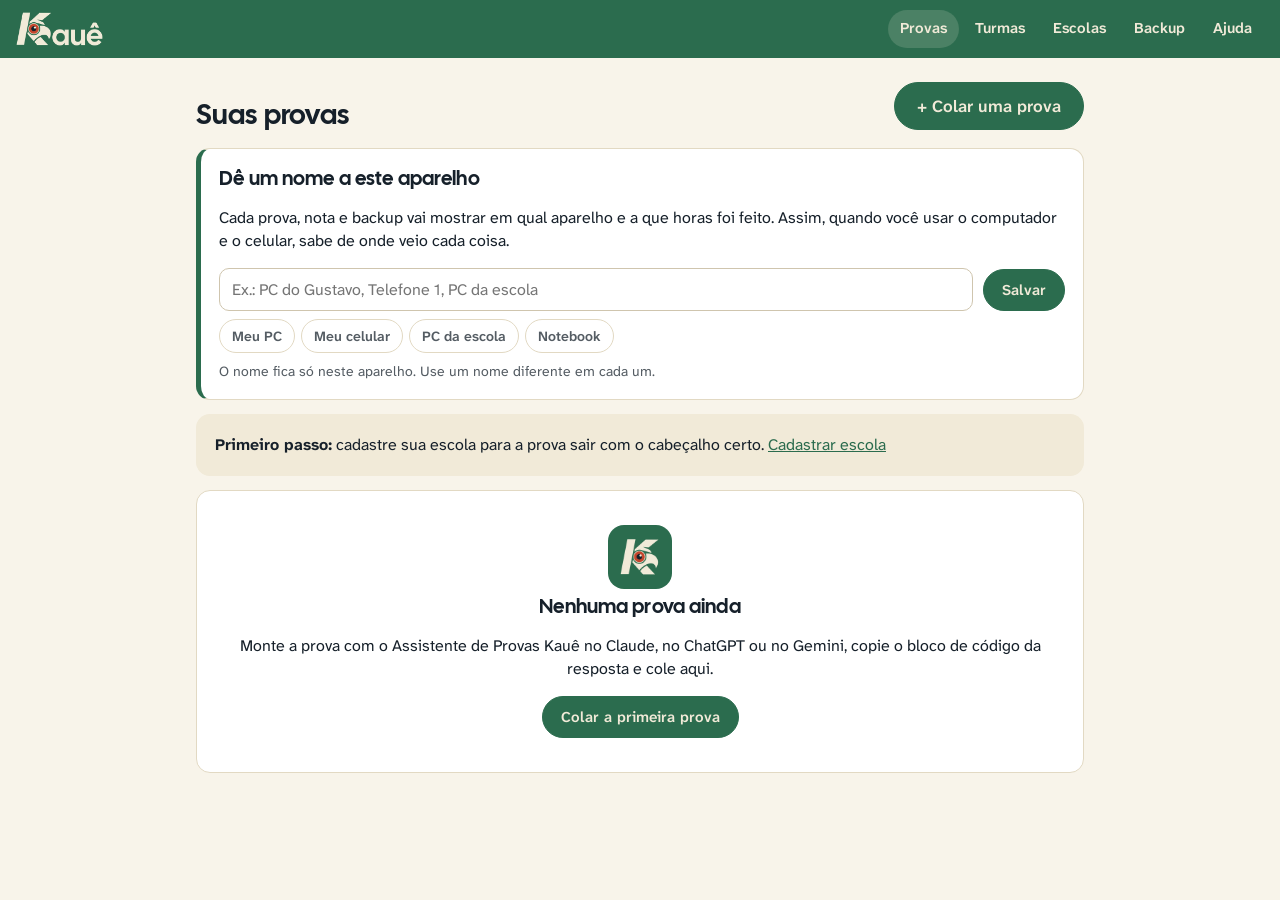
==== app/index.html @ 59dadce8 "Add files via upload" ====
<!DOCTYPE html>
<html lang="pt-BR">
<head>
<meta charset="utf-8">
<meta name="viewport" content="width=device-width, initial-scale=1, viewport-fit=cover">
<title>Kauê</title>
<meta name="description" content="Kauê: monte, embaralhe e imprima provas feitas com IA. Funciona sem internet.">
<meta name="theme-color" content="#2B6C4E">
<link rel="manifest" href="manifest.webmanifest">
<link rel="icon" type="image/png" href="../img/favicon-32.png">
<link rel="apple-touch-icon" href="../img/apple-touch-icon.png">
<link rel="stylesheet" href="../css/kaue.css">
<link rel="stylesheet" href="../css/prova.css">
<link rel="stylesheet" href="../vendor/katex/katex.min.css">
<style id="css-paginas"></style>
<script src="../vendor/katex/katex.min.js" defer></script>
<script src="../vendor/katex/mhchem.min.js" defer></script>
<script type="module" src="../js/app.js"></script>
</head>
<body>
<header class="topo nao-imprimir">
  <a href="#/" class="marca" aria-label="Kauê, início do app"><img src="../img/logo-mata.png" alt="Kauê" height="34"></a>
  <nav aria-label="Seções">
    <a href="#/">Provas</a>
    <a href="#/turmas">Turmas</a>
    <a href="#/escolas">Escolas</a>
    <a href="#/backup">Backup</a>
    <a href="#/instrucoes">Ajuda</a>
  </nav>
</header>
<main id="tela" tabindex="-1"><p class="carregando">Carregando…</p></main>
<noscript><p style="padding:20px">O Kauê precisa do JavaScript ligado no navegador.</p></noscript>
</body>
</html>
---- css/kaue.css ----
/* Kauê — telas do app. Cores: mata, palha, jenipapo e urucum. */
@font-face { font-family: 'Cal Sans'; src: url('../fonts/cal-sans-regular.woff2') format('woff2'); font-weight: 400; font-display: swap; }
@font-face { font-family: 'Atkinson Hyperlegible Next'; src: url('../fonts/atkinson-hyperlegible-next-latin-400-normal.woff2') format('woff2'); font-weight: 400; font-display: swap; }
@font-face { font-family: 'Atkinson Hyperlegible Next'; src: url('../fonts/atkinson-hyperlegible-next-latin-600-normal.woff2') format('woff2'); font-weight: 600; font-display: swap; }
@font-face { font-family: 'Atkinson Hyperlegible Next'; src: url('../fonts/atkinson-hyperlegible-next-latin-700-normal.woff2') format('woff2'); font-weight: 700; font-display: swap; }
@font-face { font-family: 'Atkinson Hyperlegible Mono'; src: url('../fonts/atkinson-hyperlegible-mono-latin-400-normal.woff2') format('woff2'); font-weight: 400; font-display: swap; }
@font-face { font-family: 'Atkinson Hyperlegible Mono'; src: url('../fonts/atkinson-hyperlegible-mono-latin-700-normal.woff2') format('woff2'); font-weight: 700; font-display: swap; }

:root {
  --mata: #2B6C4E; --mata-escuro: #22573F; --palha: #F1EAD8; --fundo: #F8F4EA; --jenipapo: #16202A; --urucum: #C4462D;
  --cinza: #545C63; --linha: #E2D9C3; --branco: #fff; --raio: 14px;
  --titulo: 'Cal Sans', 'Atkinson Hyperlegible Next', sans-serif;
  --texto: 'Atkinson Hyperlegible Next', system-ui, sans-serif;
  --mono: 'Atkinson Hyperlegible Mono', ui-monospace, monospace;
}
* { box-sizing: border-box; }
html { -webkit-text-size-adjust: 100%; }
body { margin: 0; background: var(--fundo); color: var(--jenipapo); font-family: var(--texto); font-size: 16px; line-height: 1.45; }
a { color: var(--mata); }
h1, h2, h3 { font-family: var(--titulo); font-weight: 400; line-height: 1.15; letter-spacing: 0.1px; word-spacing: 0.06em; }
h1 { font-size: 28px; margin: 0; }
h2 { font-size: 20px; margin: 0 0 12px; }
h3 { font-size: 18px; margin: 0 0 4px; }

/* topo */
.topo { position: sticky; top: 0; z-index: 10; background: var(--mata); color: var(--palha); display: flex; align-items: center; justify-content: space-between;
  gap: 12px; padding: 10px max(16px, env(safe-area-inset-left)); }
.topo .marca img { display: block; height: 34px; width: auto; }
.topo nav { display: flex; gap: 4px; }
.topo nav a { color: var(--palha); text-decoration: none; font-weight: 600; padding: 8px 12px; border-radius: 999px; font-size: 15px; }
.topo nav a.ativo { background: rgba(241, 234, 216, 0.16); }

#tela { max-width: 920px; margin: 0 auto; padding: 18px 16px 60px; outline: none; }
.modo-impressao #tela { max-width: none; padding: 0; }
.carregando { color: var(--cinza); }
.cabeca { display: flex; align-items: flex-end; justify-content: space-between; gap: 12px; flex-wrap: wrap; margin: 6px 0 18px; }
.sobre { margin: 0 0 4px; font-family: var(--mono); font-size: 13px; color: var(--cinza); }

/* cartões */
.cartao { background: var(--branco); border: 1px solid var(--linha); border-radius: var(--raio); padding: 18px; margin-bottom: 14px; }
.cartao.destaque { border-color: var(--mata); box-shadow: 0 0 0 1px var(--mata) inset; }
.cartao.dica, .cartao.lembrete { background: var(--palha); border-color: transparent; }
.cartao.lembrete { border-left: 5px solid var(--urucum); }
.cartao.vazio { text-align: center; padding: 34px 18px; }
.cartao.vazio img { border-radius: 16px; }
.cartao.com-erros { border-left: 5px solid var(--urucum); }
.cartao.tudo-certo { border-left: 5px solid var(--mata); }
.grade-cartoes { display: grid; grid-template-columns: 1fr; gap: 0 14px; }
@media (min-width: 820px) { .grade-cartoes { grid-template-columns: 1fr 1fr; } }
.lista { display: grid; gap: 10px; }
.prova-item { display: flex; gap: 14px; align-items: center; text-decoration: none; color: inherit; margin: 0; transition: border-color .15s; }
.prova-item:hover { border-color: var(--mata); }
.prova-num { font-family: var(--mono); font-weight: 700; background: var(--palha); border-radius: 10px; padding: 10px 8px; font-size: 13px; white-space: nowrap; }
.meta { color: var(--cinza); margin: 0; font-size: 14px; }
.meta.pequeno { font-size: 13px; }
.ajuda { color: var(--cinza); font-size: 14px; margin: 8px 0 0; }
.alerta { color: var(--urucum); }
.recuo { margin-left: 34px; }

/* botões */
.botao { display: inline-flex; align-items: center; justify-content: center; gap: 6px; font: 600 15px var(--texto); color: var(--jenipapo);
  background: var(--branco); border: 1.5px solid var(--jenipapo); border-radius: 999px; padding: 9px 18px; text-decoration: none; cursor: pointer; min-height: 42px; }
.botao:hover { background: var(--palha); }
.botao.principal { background: var(--mata); border-color: var(--mata); color: var(--palha); }
.botao.principal:hover { background: var(--mata-escuro); }
.botao.grande { font-size: 17px; padding: 12px 22px; }
.botao.pequeno { font-size: 14px; padding: 5px 12px; min-height: 34px; }
.botao.sutil { border-color: transparent; color: var(--cinza); }
.botao.perigo { border-color: var(--urucum); color: var(--urucum); }
.botao:disabled { opacity: .55; cursor: wait; }
.acoes { display: flex; flex-wrap: wrap; gap: 10px; margin-top: 14px; }

/* formulários */
.rotulo { display: block; font-weight: 700; margin: 14px 0 6px; }
.rotulo:first-child { margin-top: 0; }
.campo-form { width: 100%; font: 16px var(--texto); color: var(--jenipapo); border: 1.5px solid #CFC5AE; border-radius: 10px; padding: 10px 12px; background: #fff; }
.campo-form:focus, .texto-prova:focus { outline: 3px solid rgba(43, 108, 78, .25); border-color: var(--mata); }
.campo-form.curto { width: auto; min-width: 120px; }
.texto-prova { width: 100%; min-height: 300px; font: 14px/1.5 var(--mono); border: 1.5px solid #CFC5AE; border-radius: 10px; padding: 12px; resize: vertical; background: #FFFDF8; }
.linha-form { display: flex; align-items: center; justify-content: space-between; gap: 10px; flex-wrap: wrap; margin: 10px 0; }
.linha-form .rotulo { margin: 0; }
.segmentos { display: inline-flex; border: 1.5px solid var(--jenipapo); border-radius: 999px; overflow: hidden; }
.segmentos button { font: 600 14px var(--texto); background: #fff; color: var(--jenipapo); border: 0; padding: 8px 14px; cursor: pointer; min-height: 38px; }
.segmentos button + button { border-left: 1.5px solid var(--jenipapo); }
.segmentos button.ativo { background: var(--jenipapo); color: var(--palha); }
.chave { display: flex; gap: 12px; align-items: flex-start; margin: 12px 0; cursor: pointer; }
.chave input { width: 22px; height: 22px; accent-color: var(--mata); margin: 1px 0 0; flex: none; }
.chave small { display: block; color: var(--cinza); font-size: 13.5px; }
.chave.inline { display: inline-flex; margin: 6px 14px 6px 0; }
.modos { display: grid; gap: 8px; }
@media (min-width: 700px) { .modos { grid-template-columns: repeat(3, 1fr); } }
.modo { display: flex; gap: 10px; border: 1.5px solid var(--linha); border-radius: 12px; padding: 12px; cursor: pointer; }
.modo:has(input:checked) { border-color: var(--mata); background: #F2F7F3; }
.modo input { accent-color: var(--mata); margin-top: 3px; }
.modo small { display: block; color: var(--cinza); font-size: 13px; }
.sub-op { background: var(--fundo); border-radius: 12px; padding: 12px 14px; margin-top: 10px; }
.area-titulo { display: grid; gap: 6px; margin: 4px 0 6px 34px; }
.area-titulo label { display: grid; grid-template-columns: 110px 1fr 46px; align-items: center; gap: 8px; font-size: 14px; }
.area-titulo input { accent-color: var(--mata); }
.campos-lista { display: flex; flex-wrap: wrap; }
.extra { display: grid; grid-template-columns: 1fr 1.6fr; gap: 10px; margin-top: 10px; font-size: 14px; font-weight: 600; }
.previa-cab { padding: 10px; border-radius: 10px; overflow-x: auto; }
.previa-cab .folha { min-height: 0; margin: 0; width: 210mm; transform-origin: top left; }

/* leitura da prova */
.resumo { margin: 8px 0 0; padding-left: 20px; }
.msgs { list-style: none; padding: 0; margin: 6px 0 0; }
.msgs li { padding: 6px 0; border-bottom: 1px solid var(--linha); font-size: 15px; }
.msgs li.erro { color: #8E2B1A; }
.msgs .linha { font: 700 12px var(--mono); background: var(--palha); border: 0; border-radius: 6px; padding: 3px 7px; margin-right: 6px; cursor: pointer; color: var(--jenipapo); }
.previa { display: grid; gap: 12px; }
.pq { display: grid; grid-template-columns: 30px 1fr; gap: 10px; border-bottom: 1px solid var(--linha); padding-bottom: 10px; }
.pq p { margin: 2px 0; }
.pq-n { font: 700 14px var(--mono); background: var(--palha); border-radius: 8px; text-align: center; padding: 4px 0; height: fit-content; }
.etq { font-size: 12.5px; color: var(--cinza); text-transform: uppercase; letter-spacing: .4px; }
.mini { margin: 4px 0 0; padding-left: 4px; font-size: 14px; color: #333; list-style: none; }
.mini li.certa { font-weight: 700; color: var(--mata); }

/* imagens da prova */
.imgs { list-style: none; padding: 0; margin: 0; display: grid; gap: 10px; }
.img-item { display: grid; grid-template-columns: 56px 1fr auto auto; gap: 10px; align-items: center; font-size: 14px; }
.img-item img, .img-falta { width: 56px; height: 56px; object-fit: cover; border-radius: 8px; border: 1px solid var(--linha); }
.img-falta { display: flex; align-items: center; justify-content: center; font-size: 11px; color: var(--cinza); background: var(--fundo); text-transform: uppercase; }

/* versões */
.tabela-versoes { width: 100%; border-collapse: collapse; font-size: 15px; }
.tabela-versoes th { text-align: left; font-size: 12.5px; color: var(--cinza); text-transform: uppercase; letter-spacing: .4px; padding: 6px 4px; }
.tabela-versoes td { padding: 8px 4px; border-top: 1px solid var(--linha); }
.tabela-versoes .codigo, .gab-mini { font-family: var(--mono); }
.gab-mini { font-size: 13px; letter-spacing: 1px; word-break: break-all; }
.acoes-linha { text-align: right; white-space: nowrap; }

/* impressão */
.barra-impressao { position: sticky; top: 0; z-index: 5; display: flex; align-items: center; gap: 12px; padding: 10px 16px; background: var(--fundo); border-bottom: 1px solid var(--linha); }
.barra-titulo { flex: 1; min-width: 0; overflow: hidden; text-overflow: ellipsis; white-space: nowrap; }
.dica-impressao { margin: 10px auto 0; max-width: 210mm; padding: 0 16px; font-size: 14px; color: var(--cinza); }
@media print {
  body { background: #fff; }
  .topo, .barra-impressao, .dica-impressao, #avisos { display: none !important; }
  #tela { padding: 0; max-width: none; }
}
@media screen and (max-width: 840px) {
  .modo-impressao .folhas { overflow-x: auto; }
}

/* avisos flutuantes */
#avisos { position: fixed; left: 50%; bottom: 20px; transform: translateX(-50%); z-index: 50; display: grid; gap: 8px; width: min(92vw, 420px); }
.aviso-flutuante { background: var(--jenipapo); color: var(--palha); padding: 12px 16px; border-radius: 12px; box-shadow: 0 6px 20px rgba(0,0,0,.2); transition: opacity .4s, transform .4s; }
.aviso-flutuante.erro { background: var(--urucum); color: #fff; }
.aviso-flutuante.saindo { opacity: 0; transform: translateY(8px); }

@media (max-width: 560px) {
  h1 { font-size: 24px; }
  .topo nav a { padding: 7px 9px; font-size: 14px; }
  .topo .marca img { height: 28px; }
  .img-item { grid-template-columns: 48px 1fr; }
  .img-item .botao { grid-column: 2; justify-self: start; }
  .extra { grid-template-columns: 1fr; }
  .area-titulo { margin-left: 0; }
  .recuo { margin-left: 0; }
}

/* ---------- turmas e planilha ---------- */
.abas { display: flex; gap: 6px; overflow-x: auto; margin: 0 0 12px; padding-bottom: 4px; }
.abas a { white-space: nowrap; text-decoration: none; color: var(--jenipapo); font-weight: 600; padding: 8px 14px; border-radius: 999px; border: 1.5px solid var(--linha); background: #fff; }
.abas a.ativo { background: var(--jenipapo); color: var(--palha); border-color: var(--jenipapo); }
.rolagem { overflow-x: auto; -webkit-overflow-scrolling: touch; }
.planilha-caixa { background: #fff; border: 1px solid var(--linha); border-radius: var(--raio); margin-bottom: 12px; }
table.planilha { border-collapse: separate; border-spacing: 0; width: 100%; font-size: 15px; }
.planilha th, .planilha td { padding: 8px 10px; border-bottom: 1px solid var(--linha); text-align: center; white-space: nowrap; background: #fff; }
.planilha thead th { font-size: 13.5px; vertical-align: bottom; background: var(--fundo); position: sticky; top: 0; z-index: 1; }
.planilha th small { display: block; font-weight: 400; color: var(--cinza); font-size: 12px; }
.planilha .fixa { position: sticky; z-index: 2; text-align: left; }
.planilha .fixa.n { left: 0; min-width: 44px; width: 44px; color: var(--cinza); font-family: var(--mono); }
.planilha .fixa.nome { left: 44px; min-width: 150px; max-width: 220px; overflow: hidden; text-overflow: ellipsis; box-shadow: 1px 0 0 var(--linha); }
.planilha thead .fixa { z-index: 3; }
.planilha .total { font-weight: 700; background: #F6F2E7; }
.planilha tfoot td { font-size: 13.5px; color: var(--cinza); background: var(--fundo); }
.cab-aval { color: var(--jenipapo); text-decoration: none; font-weight: 700; }
.cab-aval:hover { text-decoration: underline; }
.planilha .corrigir { margin-top: 4px; min-height: 28px; padding: 2px 10px; font-size: 12.5px; }
.nota-input { width: 64px; text-align: center; font: 15px var(--texto); border: 1.5px solid #D8CFBA; border-radius: 8px; padding: 6px 4px; }
.nota-input:focus { outline: 3px solid rgba(43, 108, 78, .25); border-color: var(--mata); }
.nota-link { display: inline-block; min-width: 52px; padding: 6px 8px; border-radius: 8px; background: #EEF5F0; color: var(--jenipapo); text-decoration: none; font-weight: 600; }
.nota-link.vazia { background: transparent; color: var(--cinza); border: 1.5px dashed #CFC5AE; }
.tabela-alunos { width: 100%; border-collapse: collapse; }
.tabela-alunos th { text-align: left; font-size: 12.5px; color: var(--cinza); text-transform: uppercase; padding: 4px; }
.tabela-alunos td { padding: 4px; }
.tabela-alunos tr.inativo input:not([type=checkbox]) { opacity: .5; text-decoration: line-through; }
.mini-campo { width: 64px; text-align: center; padding: 8px 6px; }
.centro { text-align: center; }
.tabela-alunos input[type=checkbox] { width: 20px; height: 20px; accent-color: var(--mata); }
.curto-ta { min-height: 120px; }
.modos.dois { grid-template-columns: 1fr; }
@media (min-width: 700px) { .modos.dois { grid-template-columns: 1fr 1fr; } }
code { font-family: var(--mono); background: var(--palha); padding: 1px 5px; border-radius: 4px; font-size: .92em; }

/* ---------- correção ---------- */
.progresso { height: 10px; background: var(--linha); border-radius: 999px; overflow: hidden; margin: 4px 0 6px; }
.progresso span { display: block; height: 100%; background: var(--mata); }
.lista-corrigir { display: grid; gap: 6px; margin: 12px 0; }
.aluno-linha { display: grid; grid-template-columns: 1fr auto auto; gap: 10px; align-items: center; background: #fff; border: 1px solid var(--linha); border-radius: 12px; padding: 8px 10px 8px 14px; }
.aluno-linha a { color: var(--jenipapo); text-decoration: none; font-weight: 600; }
.num-aluno { display: inline-block; min-width: 26px; font-family: var(--mono); color: var(--cinza); font-weight: 400; }
.estado { font-size: 13.5px; font-weight: 700; padding: 4px 10px; border-radius: 999px; }
.estado.feita { background: #E3F0E7; color: var(--mata-escuro); }
.estado.pendente { background: var(--fundo); color: var(--cinza); }
.estado.falta { background: #F7E3DE; color: #8E2B1A; }
.corrigir-cabeca h1 { font-size: 24px; }
.navega { display: flex; gap: 6px; flex-wrap: wrap; }
.linha-codigo { display: flex; gap: 10px; align-items: center; flex-wrap: wrap; }
.codigo-input { font: 700 26px var(--mono); letter-spacing: 4px; width: 190px; text-align: center; }
#letras.codigo-input { font-size: 20px; letter-spacing: 3px; width: min(100%, 360px); text-align: left; }
.ok-txt { color: var(--mata); }
.versao-btn { margin: 4px 2px 0 0; }
.q-corrigir { background: #fff; border: 1px solid var(--linha); border-left: 5px solid #CFC5AE; border-radius: 12px; padding: 12px 14px; margin-bottom: 10px; }
.q-corrigir.estado-certa { border-left-color: var(--mata); }
.q-corrigir.estado-errada { border-left-color: var(--urucum); }
.q-corrigir.estado-parcial { border-left-color: #8A9A5B; }
.q-corrigir header { display: flex; align-items: center; gap: 10px; }
.qn { font: 700 15px var(--mono); background: var(--palha); border-radius: 8px; padding: 3px 9px; }
.qt { color: var(--cinza); font-size: 14px; flex: 1; }
.selo { font-size: 13px; font-weight: 700; }
.estado-certa .selo { color: var(--mata); } .estado-errada .selo { color: var(--urucum); } .estado-pendente .selo { color: var(--cinza); }
.q-corrigir details { margin: 6px 0; font-size: 14.5px; color: #333; }
.q-corrigir summary { cursor: pointer; color: var(--mata); font-size: 14px; }
.q-corrigir .enun p { margin: 6px 0 0; }
.opcoes { display: flex; flex-wrap: wrap; gap: 8px; margin-top: 8px; align-items: center; }
.op { min-width: 46px; min-height: 46px; font: 700 17px var(--texto); border: 1.5px solid var(--jenipapo); background: #fff; color: var(--jenipapo); border-radius: 12px; cursor: pointer; padding: 0 12px; }
.op.branco, .op.pontos { font-size: 15px; }
.op.marcada { background: var(--jenipapo); color: var(--palha); }
.op.gabarito { box-shadow: 0 0 0 3px var(--mata); }
.op.marcada.gabarito { background: var(--mata); border-color: var(--mata); }
.item-marcar { display: flex; justify-content: space-between; align-items: center; gap: 10px; padding: 8px 0; border-top: 1px dashed var(--linha); flex-wrap: wrap; }
.item-marcar:first-of-type { border-top: 0; }
.item-marcar .opcoes { margin-top: 0; }
.txt-item { flex: 1 1 220px; font-size: 15px; }
.esperada { background: var(--fundo); border-radius: 10px; padding: 10px 12px; margin-top: 8px; font-size: 15px; }
.esperada ul { margin: 4px 0 0 18px; padding: 0; }
.aceitas, .criterios { margin-top: 8px; }
.outro { width: 80px; }
.barra-nota { position: sticky; bottom: 0; z-index: 4; background: var(--jenipapo); color: var(--palha); border-radius: 14px 14px 0 0; padding: 12px 16px;
  display: flex; gap: 12px; align-items: center; justify-content: space-between; flex-wrap: wrap; margin: 0 -4px; box-shadow: 0 -6px 18px rgba(0,0,0,.15); }
.barra-nota .alerta { color: #FFB4A3; }
.acoes-barra { display: flex; gap: 8px; }
.barra-nota .botao { border-color: var(--palha); color: var(--palha); background: transparent; }
.barra-nota .botao.principal { background: var(--palha); color: var(--jenipapo); }

/* ---------- tutorial (portal e aba Instruções do app) ---------- */
.tutorial { max-width: 820px; margin: 28px auto 0; font-size: 17px; line-height: 1.6; }
.tutorial .lead { font-size: 18.5px; }
.tutorial h2 { font-size: 26px; margin: 44px 0 12px; display: flex; align-items: center; gap: 12px; scroll-margin-top: 16px; }
.tutorial h2 span { display: inline-flex; flex: none; width: 38px; height: 38px; border-radius: 50%; background: var(--mata); color: var(--palha); font-size: 18px; align-items: center; justify-content: center; }
.tutorial section { scroll-margin-top: 16px; }
.tutorial li { margin: 6px 0; }
.tutorial figure { margin: 18px 0; }
.tutorial figure img { width: 100%; border-radius: 12px; border: 1px solid var(--linha); box-shadow: 0 8px 22px rgba(0,0,0,.08); background: #fff; }
.tutorial figure.celular img { width: min(340px, 100%); display: block; margin: 0 auto; border: 6px solid var(--jenipapo); border-radius: 26px; }
.tutorial figcaption { font-size: 14.5px; color: var(--cinza); text-align: center; margin-top: 6px; }
.indice { background: #fff; border: 1px solid var(--linha); border-radius: 16px; padding: 14px 20px; }
.indice ol { columns: 2; column-gap: 28px; margin: 0; padding-left: 22px; }
.indice li { margin: 3px 0; break-inside: avoid; }
.nota-tutorial { background: var(--palha); border-left: 5px solid var(--mata); border-radius: 10px; padding: 12px 16px; margin: 16px 0; font-size: 16px; }
.tutorial details { background: #fff; border: 1px solid var(--linha); border-radius: 12px; padding: 12px 16px; margin: 10px 0; }
.tutorial summary { font-weight: 700; cursor: pointer; }
.tutorial details p { margin: 8px 0 0; }
.tutorial.no-app { font-size: 16px; }
.tutorial.no-app h2 { font-size: 22px; }

.tutorial.no-app { background: #fff; border: 1px solid var(--linha); border-radius: var(--raio); padding: 18px; }

/* ---------- planilha impressa ---------- */
.planilha-folha h1 { font-family: Arial, sans-serif; font-size: 15pt; margin: 0 0 1mm; }
.planilha-folha .sub { font-size: 9pt; color: #555; margin: 0 0 4mm; }
table.planilha-impressa { width: 100%; border-collapse: collapse; font-family: Arial, sans-serif; font-size: 9.5pt; }
.planilha-impressa th, .planilha-impressa td { border: 0.6pt solid #999; padding: 1.2mm 1.5mm; text-align: center; }
.planilha-impressa th { background: #F1EAD8; font-size: 8.5pt; }
.planilha-impressa .nome { text-align: left; }
.planilha-impressa .total { font-weight: 700; }
.rodape-planilha { font-size: 8pt; color: #666; margin-top: 3mm; }
@media screen { .planilha-folha { min-height: 0 !important; } }

/* ---------- navegação no celular: barra embaixo ---------- */
@media (max-width: 700px) {
  .topo nav { position: fixed; left: 0; right: 0; bottom: 0; z-index: 20; background: var(--mata); justify-content: space-around;
    padding: 6px 4px calc(6px + env(safe-area-inset-bottom)); box-shadow: 0 -2px 10px rgba(0,0,0,.15); }
  .topo nav a { font-size: 13px; padding: 8px 8px; }
  #tela { padding-bottom: 90px; }
  .barra-nota { bottom: 58px; }
  .modo-impressao .topo nav { display: none; }
}

/* ---------- nome do aparelho, carimbos e restauração ---------- */
.nome-aparelho { border-left: 5px solid var(--mata); }
.nome-aparelho .linha-codigo .campo-form { flex: 1; min-width: 0; }
.sugestoes { display: flex; flex-wrap: wrap; gap: 6px; margin: 8px 0 0; }
.sugestoes .botao { border-color: var(--linha); }
.carimbo { color: var(--cinza); }
.aluno-linha a small.carimbo { display: block; font-size: 12.5px; font-weight: 400; margin-top: 2px; }
.lista-ajuda { padding-left: 20px; margin: 8px 0 14px; }
.lista-ajuda li { margin: 4px 0; }
.previa-restaurar { margin-top: 14px; border: 1px solid var(--linha); border-radius: var(--raio); padding: 14px 16px; background: var(--fundo); }
.previa-restaurar h3 { margin: 0 0 8px; font-size: 16px; word-break: break-all; }
.previa-restaurar.feito { border-color: var(--mata); }
.resumo-restaurar { list-style: none; padding: 0; margin: 0 0 6px; }
.resumo-restaurar li { padding: 6px 0 6px 26px; position: relative; border-bottom: 1px dashed var(--linha); }
.resumo-restaurar li:last-child { border-bottom: 0; }
.resumo-restaurar li::before { position: absolute; left: 2px; top: 6px; font-weight: 700; }
.resumo-restaurar li.origem { font-weight: 700; }
.resumo-restaurar li.origem::before { content: '⇣'; color: var(--mata); }
.resumo-restaurar li.item::before { content: '•'; color: var(--mata); }
.resumo-restaurar li.aviso { color: #8A2E1D; }
.resumo-restaurar li.aviso::before { content: '!'; color: var(--urucum); }
.tutorial h3 { font-size: 19px; margin: 26px 0 8px; }
---- css/prova.css ----
/* Kauê — folhas da prova (tela e impressão) */
@page { size: A4; margin: 10mm 11mm 13mm; }
@page { @bottom-left { font-family: Arial, sans-serif; font-size: 7.5pt; color: #666; }
        @bottom-right { font-family: Arial, sans-serif; font-size: 7.5pt; color: #666; } }

.folhas { --fonte-prova: 'Atkinson Hyperlegible Next', Arial, sans-serif; --tam: 10pt; }
.folha { font-family: var(--fonte-prova); font-size: var(--tam); line-height: 1.3; color: #111; background: #fff;
  break-after: page; }
.folha:last-child { break-after: auto; }
.folha p { margin: 0 0 0.35em; }
.folha p:last-child { margin-bottom: 0; }

/* cabeçalho */
.cab { margin-bottom: 2.5mm; }
.cab-img { position: relative; }
.cab-img img { display: block; width: 100%; height: auto; }
.titulo-sobre { position: absolute; display: flex; align-items: center; justify-content: center; text-align: center; padding: 0 2%; }
.titulo-sobre span { font-weight: 700; font-size: 15pt; line-height: 1.1; color: #10243a; }
.cab-topo { display: flex; align-items: center; gap: 4mm; margin-bottom: 2mm; }
.logo-escola { max-height: 18mm; max-width: 40mm; object-fit: contain; }
.nome-escola { font-weight: 700; font-size: 10pt; text-transform: uppercase; letter-spacing: 0.3pt; }
.titulo { font-size: 14pt; font-weight: 700; margin: 1mm 0 0; line-height: 1.2; }
.titulo-versao { font-weight: 400; }
.cab-imagem .titulo, .cab-branco .titulo { text-align: center; margin: 2mm 0; }
.campos { margin-top: 2mm; display: flex; flex-direction: column; gap: 1.5mm; }
.campos .linha { display: flex; gap: 1.5mm; }
.campo { border: 0.8pt solid #333; border-radius: 2.2mm; padding: 1.4mm 2.2mm; font-size: 9pt; white-space: nowrap; overflow: hidden; flex: 0 1 auto; min-width: 24mm; }
.campo.larga { flex: 1 1 auto; }
.campo span { font-weight: 700; text-transform: uppercase; font-size: 8pt; }

.faixa { font-size: 8.5pt; border-top: 0.8pt solid #333; border-bottom: 0.8pt solid #333; padding: 1mm 0; margin-bottom: 3mm; display: flex; flex-wrap: wrap; gap: 0 1.5mm; }
.faixa .codigo { font-family: 'Atkinson Hyperlegible Mono', monospace; letter-spacing: 0.5pt; }
.faixa .sep { color: #888; }
.instrucoes { border: 0.8pt solid #999; border-radius: 2mm; padding: 2mm 3mm; margin-bottom: 3mm; font-size: 9.5pt; }

/* conteúdo em colunas */
.conteudo { column-gap: 7mm; column-rule: 0.5pt solid #bbb; column-fill: balance; }
.bloco { margin: 0 0 3mm; }
.bloco h2 { font-size: 10.5pt; font-weight: 700; text-transform: uppercase; margin: 0 0 1.5mm; break-after: avoid; }
.texto-base { text-align: justify; hyphens: auto; margin-bottom: 2mm; }
.separador { height: 1mm; }
.questao { margin: 0 0 3.2mm; break-inside: auto; }
/* a questão pode passar de uma coluna para a outra, mas cada parte fica inteira */
.questao .enunciado { break-inside: avoid; break-after: avoid; orphans: 3; widows: 3; }
.alts, .vf, .associe, .linhas { break-inside: avoid; }
.questao.tipo-discursiva, .questao.tipo-complete { break-inside: avoid; }
.questao .enunciado { text-align: justify; hyphens: auto; }
.questao .enunciado p:first-of-type { display: inline; }
.questao .num { font-weight: 700; margin-right: 1mm; }
.questao .valor { font-size: 8.5pt; color: #333; margin-right: 1mm; }
.alts, .vf, .colA, .colB { list-style: none; margin: 1.5mm 0 0; padding: 0; }
.alts li, .vf li, .colA li, .colB li { display: flex; gap: 1.2mm; margin: 0.35mm 0; align-items: baseline; }
.marca { white-space: pre; flex: none; }
.letra { flex: none; font-weight: 700; }
.txt p { display: inline; margin: 0; }
.associe { display: grid; grid-template-columns: 1fr 1.6fr; gap: 3mm; }
.lacuna { display: inline-block; width: var(--larg, 10ch); border-bottom: 0.8pt solid #111; height: 1em; vertical-align: baseline; margin: 0 0.5mm; }
.linhas { height: calc(var(--n) * 7.5mm); margin-top: 1mm;
  background: repeating-linear-gradient(to bottom, transparent 0, transparent calc(7.5mm - 0.6pt), #555 calc(7.5mm - 0.6pt), #555 7.5mm); }
.fig { margin: 1.5mm 0; break-inside: avoid; text-align: center; }
.fig img { max-width: 100%; max-height: 48mm; object-fit: contain; }
.fig figcaption { font-size: 8pt; color: #333; margin-top: 0.8mm; }
.fig.falta .sem-imagem { border: 1pt dashed #888; color: #555; font-size: 8.5pt; padding: 6mm 3mm; border-radius: 2mm; }
.tex { font-family: 'Atkinson Hyperlegible Mono', monospace; }

/* grade de respostas do aluno */
.grade { break-inside: avoid; border: 1pt solid #222; border-radius: 2.5mm; padding: 2mm 3mm; margin: 2mm 0 4mm; }
.grade-titulo { font-weight: 700; font-size: 12pt; display: flex; justify-content: space-between; align-items: baseline; margin-bottom: 1.5mm; }
.grade-titulo span { font-weight: 400; font-size: 8.5pt; font-family: 'Atkinson Hyperlegible Mono', monospace; }
.grade table { border-collapse: collapse; margin: 0 auto; }
.grade th { font-size: 9pt; padding: 0.6mm 2mm 0.6mm 0; text-align: right; }
.grade td { padding: 0.6mm 1mm; }
.bola { display: inline-flex; width: 5mm; height: 5mm; border: 0.8pt solid #222; border-radius: 50%; align-items: center; justify-content: center; font-size: 7pt; font-weight: 700; }
.grade-dica { font-size: 7.5pt; color: #444; text-align: center; margin-top: 1mm; }
.mensagem-final { text-align: center; margin-top: 3mm; break-inside: avoid; font-weight: 700; }
.mensagem-final .fig img { max-height: 30mm; }

/* versão adaptada: letra e espaços maiores, uma coluna */
.adaptada { --tam: 14pt; line-height: 1.55; }
.adaptada .questao { margin-bottom: 7mm; break-inside: auto; }
.adaptada .alts, .adaptada .vf, .adaptada .associe, .adaptada .fig, .adaptada .enunciado { break-inside: avoid; }
.adaptada .enunciado { break-after: avoid; }
.adaptada .fig img { max-height: 62mm; }
.adaptada .alts li, .adaptada .vf li, .adaptada .colA li, .adaptada .colB li { margin: 2mm 0; }
.adaptada .linhas { height: calc(var(--n) * 10mm); background: repeating-linear-gradient(to bottom, transparent 0, transparent calc(10mm - 0.6pt), #555 calc(10mm - 0.6pt), #555 10mm); }
.adaptada .bola { width: 7mm; height: 7mm; font-size: 9pt; }
.adaptada .lacuna { height: 1.2em; }

/* gabarito do professor */
.gabarito { font-family: Arial, sans-serif; font-size: 9.5pt; }
.gab-cab h1 { font-size: 15pt; margin: 1mm 0; }
.aviso-prof { display: inline-block; background: #111; color: #fff; font-weight: 700; font-size: 8.5pt; padding: 1mm 2.5mm; border-radius: 1mm; }
.gab-versao { break-inside: avoid; margin-top: 5mm; }
.gab-versao h2 { font-size: 12pt; border-bottom: 1pt solid #111; padding-bottom: 1mm; margin: 0 0 2mm; display: flex; justify-content: space-between; }
.gab-versao h2 span { font-weight: 400; font-size: 9.5pt; font-family: 'Atkinson Hyperlegible Mono', monospace; }
.gab-resumo { font-family: 'Atkinson Hyperlegible Mono', monospace; font-size: 10pt; font-weight: 700; margin: 0 0 2mm; }
.nota-adaptada { font-size: 8.5pt; color: #333; margin: 0 0 2mm; }
table.gab { width: 100%; border-collapse: collapse; }
table.gab th, table.gab td { border: 0.6pt solid #999; padding: 1mm 1.5mm; text-align: left; vertical-align: top; }
table.gab th { background: #eee; }
table.gab td.n, table.gab td.v { width: 10mm; text-align: center; }
table.gab td.resp { font-weight: 700; }
.disc { margin-top: 2mm; font-size: 9pt; }
.disc ul { margin: 1mm 0 0 5mm; padding: 0; }

/* na tela: folhas A4 com sombra */
@media screen {
  .folhas { background: #e8e3d6; padding: 16px 0 40px; }
  .folha { width: 210mm; min-height: 297mm; margin: 0 auto 16px; padding: 10mm 11mm 13mm; box-shadow: 0 2px 10px rgba(0,0,0,.18); box-sizing: border-box; }
}
@media print {
  .folhas { background: none; padding: 0; }
  .nao-imprimir { display: none !important; }
}

/* títulos da prova usam a fonte da prova, não a da marca */
.folha h1, .folha h2 { font-family: inherit; letter-spacing: normal; word-spacing: normal; }
.gabarito h1 { font-family: Arial, sans-serif; }
.disc .aceitas-gab { margin: 1mm 0 0; }
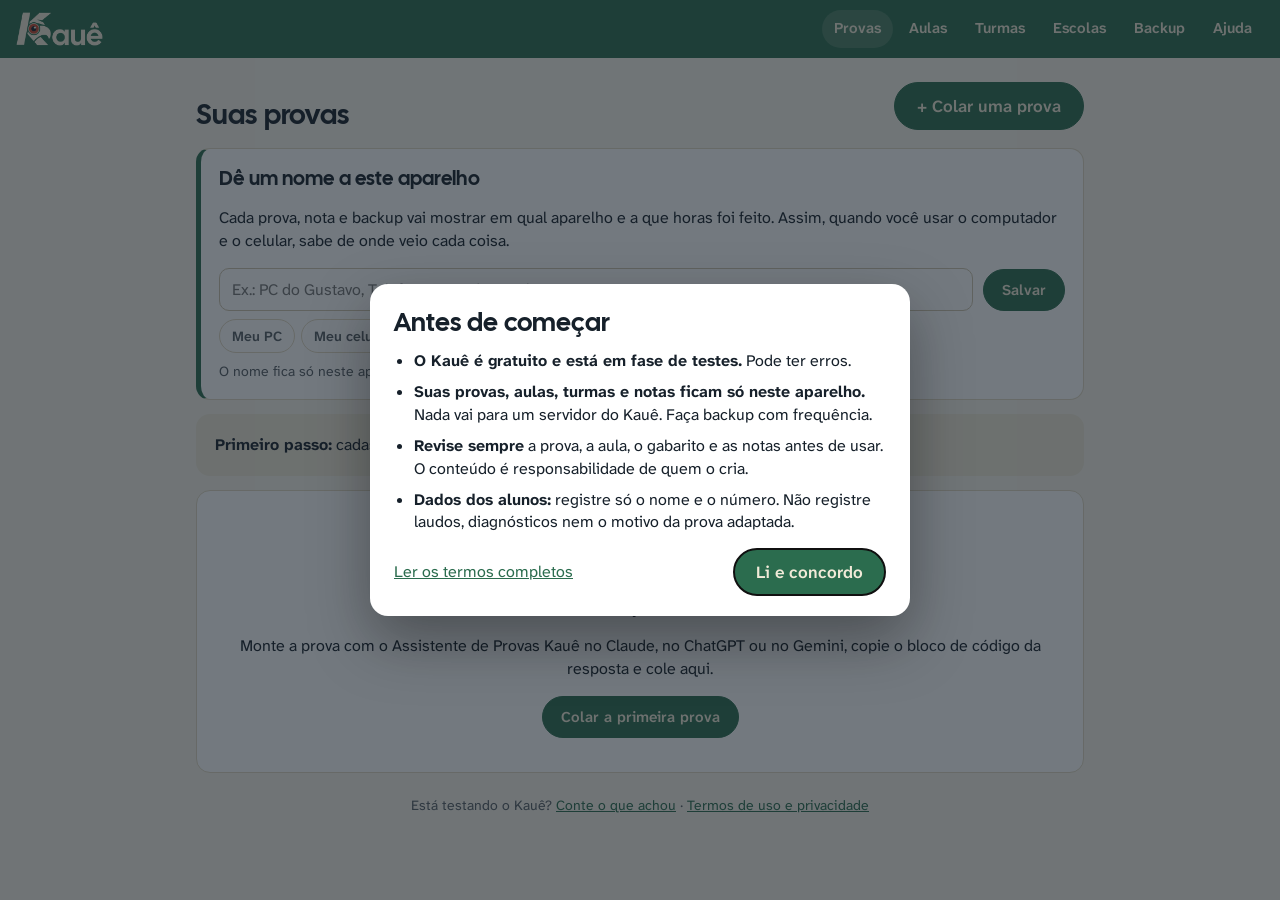
==== commit c30079c5: "Add files via upload" ====
--- a/app/index.html
+++ b/app/index.html
@@ -4,7 +4,7 @@
 <meta charset="utf-8">
 <meta name="viewport" content="width=device-width, initial-scale=1, viewport-fit=cover">
 <title>Kauê</title>
-<meta name="description" content="Kauê: monte, embaralhe e imprima provas feitas com IA. Funciona sem internet.">
+<meta name="description" content="Kauê: monte provas e aulas feitas com IA: versões, adaptadas, correção, apostilas e slides. Funciona sem internet.">
 <meta name="theme-color" content="#2B6C4E">
 <link rel="manifest" href="manifest.webmanifest">
 <link rel="icon" type="image/png" href="../img/favicon-32.png">
@@ -22,6 +22,7 @@
   <a href="#/" class="marca" aria-label="Kauê, início do app"><img src="../img/logo-mata.png" alt="Kauê" height="34"></a>
   <nav aria-label="Seções">
     <a href="#/">Provas</a>
+    <a href="#/aulas">Aulas</a>
     <a href="#/turmas">Turmas</a>
     <a href="#/escolas">Escolas</a>
     <a href="#/backup">Backup</a>
--- a/css/kaue.css
+++ b/css/kaue.css
@@ -100,7 +100,7 @@
 .campos-lista { display: flex; flex-wrap: wrap; }
 .extra { display: grid; grid-template-columns: 1fr 1.6fr; gap: 10px; margin-top: 10px; font-size: 14px; font-weight: 600; }
 .previa-cab { padding: 10px; border-radius: 10px; overflow-x: auto; }
-.previa-cab .folha { min-height: 0; margin: 0; width: 210mm; transform-origin: top left; }
+.previa-cab .folha { margin: 0; width: 210mm; padding: 10mm 11mm; box-sizing: border-box; background: #fff; box-shadow: 0 2px 10px rgba(0,0,0,.18); transform-origin: top left; }
 
 /* leitura da prova */
 .resumo { margin: 8px 0 0; padding-left: 20px; }
@@ -312,3 +312,98 @@
 .resumo-restaurar li.aviso { color: #8A2E1D; }
 .resumo-restaurar li.aviso::before { content: '!'; color: var(--urucum); }
 .tutorial h3 { font-size: 19px; margin: 26px 0 8px; }
+.dica-impressao .aviso-encaixe { display: block; margin-top: 8px; padding: 10px 12px; border-left: 4px solid var(--urucum); background: #fff; border-radius: 8px; color: #6b2416; }
+
+/* opinião (site e app) */
+.opiniao fieldset.tipos { border: 0; padding: 0; margin: 0 0 4px; display: flex; flex-wrap: wrap; gap: 8px; min-width: 0; }
+.opiniao fieldset.tipos legend { padding: 0; margin-bottom: 8px; }
+.opiniao .tipos label { cursor: pointer; position: relative; }
+.opiniao .tipos input { position: absolute; opacity: 0; pointer-events: none; }
+.opiniao .tipos span { display: inline-block; padding: 8px 16px; border: 1.5px solid #CFC5AE; border-radius: 999px; background: #fff; font-weight: 600; }
+.opiniao .tipos input:checked + span { background: var(--mata); border-color: var(--mata); color: var(--palha); }
+.opiniao .tipos input:focus-visible + span { outline: 3px solid rgba(43, 108, 78, .35); }
+.opiniao textarea { resize: vertical; min-height: 150px; }
+.opiniao .linha-ajuda { display: flex; justify-content: space-between; gap: 10px; flex-wrap: wrap; }
+.opiniao .opcional { font-weight: 400; color: var(--cinza); }
+.opiniao .isca { position: absolute; left: -9999px; width: 1px; height: 1px; overflow: hidden; }
+.opiniao .tecnico { font-family: var(--mono); font-size: 13px; }
+.opiniao .resultado { margin: 12px 0 0; font-weight: 600; }
+.opiniao .resultado:empty { display: none; }
+.opiniao-ok h2 { color: var(--mata); font-size: 24px; }
+
+/* aviso de primeiro uso (termos) */
+.termos-aviso { position: fixed; inset: 0; z-index: 100; background: rgba(22, 32, 42, .6); display: flex; align-items: center; justify-content: center; padding: 16px; }
+.termos-aviso .caixa { background: #fff; border-radius: 18px; max-width: 540px; width: 100%; max-height: calc(100vh - 32px); overflow: auto; padding: 24px 24px 20px; box-shadow: 0 24px 60px rgba(0, 0, 0, .35); }
+.termos-aviso h2 { font-size: 26px; margin-bottom: 6px; }
+.termos-aviso ul { padding-left: 20px; margin: 12px 0; }
+.termos-aviso li { margin: 9px 0; line-height: 1.4; }
+.termos-aviso .acoes { justify-content: space-between; align-items: center; }
+.acoes-cabeca { display: flex; gap: 8px; flex-wrap: wrap; }
+.rodape-inicio { text-align: center; margin: 22px 0 8px; }
+.intro-opiniao { margin: -6px 0 16px; color: #2C3640; max-width: 640px; }
+
+/* ---------- aulas ---------- */
+.material { display: grid; gap: 10px; margin-bottom: 6px; }
+.mat-item { display: flex; align-items: center; justify-content: space-between; gap: 12px; border: 1px solid var(--linha); border-radius: 12px; padding: 12px 14px; background: var(--fundo); }
+.mat-item b { display: block; }
+.mat-item small { display: block; color: var(--cinza); font-size: 14px; line-height: 1.35; margin-top: 2px; }
+.conferencia { list-style: none; padding: 0; margin: 0 0 8px; }
+.conferencia li { position: relative; padding: 4px 0 4px 28px; }
+.conferencia li::before { position: absolute; left: 2px; top: 5px; width: 18px; height: 18px; border-radius: 50%; font: 700 12px/18px var(--texto); text-align: center; color: var(--branco); }
+.conferencia li.ok::before { content: '✓'; background: var(--mata); }
+.conferencia li.atencao::before { content: '!'; background: var(--urucum); }
+.acoes-barra { display: flex; gap: 8px; flex-wrap: wrap; justify-content: flex-end; }
+.dica-impressao .chave.inline { display: inline-flex; margin: 6px 0 0; }
+
+/* slides: medidas pela largura do slide (cqw), para a mesma folha servir na tela, na apresentação e no PDF */
+.slides-deck { max-width: 980px; margin: 0 auto; padding: 4px 12px 40px; }
+.slide { container-type: inline-size; position: relative; aspect-ratio: 16 / 9; width: 100%; overflow: hidden; border-radius: 10px; margin: 0 auto 16px;
+  box-shadow: 0 2px 10px rgba(0,0,0,.18); background: var(--fundo); color: var(--jenipapo); font-family: var(--texto); cursor: pointer;
+  -webkit-print-color-adjust: exact; print-color-adjust: exact; }
+.sl-miolo { position: absolute; left: 6cqw; right: 6cqw; top: 5cqw; bottom: 7cqw; display: flex; gap: 4cqw; }
+.sl-texto { flex: 1 1 auto; min-width: 0; display: flex; flex-direction: column; }
+.slide h1, .slide h2 { font-family: var(--titulo); font-weight: 400; letter-spacing: normal; margin: 0; }
+.slide h2 { font-size: 4.4cqw; line-height: 1.1; color: var(--mata); margin-bottom: 2.4cqw; }
+.slide h1::before, .slide h2::before { content: ''; display: block; width: 9cqw; height: 0.8cqw; background: var(--urucum); margin-bottom: 1.8cqw; }
+.sl-corpo { font-size: 3cqw; line-height: 1.35; flex: 1 1 auto; display: flex; flex-direction: column; justify-content: center; padding-bottom: 3cqw; }
+.slide.conteudo:not(.com-imagem) .sl-corpo { font-size: 3.4cqw; }
+.sl-corpo p { margin: 0 0 1.2cqw; }
+.sl-corpo ul { margin: 0; padding-left: 3.2cqw; }
+.sl-corpo li { margin: 0 0 1.2cqw; }
+.sl-corpo li::marker { color: var(--urucum); }
+.sl-fig { flex: 0 0 36%; margin: 0; display: flex; flex-direction: column; align-items: center; justify-content: center; min-width: 0; }
+.sl-fig img { max-width: 100%; max-height: 31cqw; object-fit: contain; display: block; }
+.sl-fig figcaption { font-size: max(1.3cqw, 8px); line-height: 1.3; color: #555; margin-top: 0.8cqw; text-align: center; }
+.sl-fig.falta div { width: 100%; border: 0.25cqw dashed #888; border-radius: 1cqw; padding: 5cqw 2cqw; font-size: 1.7cqw; color: #555; text-align: center; background: #fff; }
+.sl-rodape { position: absolute; left: 6cqw; right: 6cqw; bottom: 2.4cqw; display: flex; justify-content: space-between; gap: 3cqw; font-size: max(1.3cqw, 8px); color: #6b6b6b; }
+.slide.abertura { background: var(--mata); color: var(--palha); }
+.slide.abertura .sl-miolo { align-items: center; }
+.slide.abertura h1 { font-size: 6.2cqw; line-height: 1.05; margin-bottom: 2.6cqw; }
+.slide.abertura .sl-corpo { font-size: 2.4cqw; }
+.slide.encerramento { background: var(--jenipapo); color: var(--palha); }
+.slide.encerramento h2 { color: var(--palha); }
+.slide.abertura .sl-rodape, .slide.encerramento .sl-rodape, .slide.abertura .sl-fig figcaption, .slide.encerramento .sl-fig figcaption { color: rgba(241, 234, 216, .8); }
+.sl-notas { max-width: 956px; margin: -6px auto 20px; background: var(--palha); border-radius: 10px; padding: 10px 14px; font-size: 15px; }
+.modo-slides .folhas, .modo-slides #tela { background: #e8e3d6; }
+
+/* apresentação em tela cheia */
+.apresentacao { position: fixed; inset: 0; z-index: 100; background: #000; display: flex; align-items: center; justify-content: center; user-select: none; }
+.ap-palco { width: 100%; height: 100%; display: flex; align-items: center; justify-content: center; }
+.ap-palco .slide { width: min(100vw, 177.78vh); margin: 0; border-radius: 0; box-shadow: none; cursor: default; }
+.ap-contador { position: absolute; right: 16px; bottom: 10px; color: rgba(255, 255, 255, .5); font: 13px var(--texto); }
+.ap-sair { position: absolute; right: 10px; top: 8px; width: 40px; height: 40px; border-radius: 50%; border: 0; background: rgba(255, 255, 255, .12); color: #fff; font-size: 24px; cursor: pointer; }
+.ap-sair:hover { background: rgba(255, 255, 255, .25); }
+
+@media print {
+  .modo-slides #tela, .modo-slides .slides-deck { background: none; max-width: none; padding: 0; margin: 0; }
+  .modo-slides .slide { width: 254mm; height: 142.875mm; aspect-ratio: auto; border-radius: 0; box-shadow: none; margin: 0; break-after: page; page-break-after: always; }
+  .modo-slides section.slide:last-of-type { break-after: auto; page-break-after: auto; }
+  .modo-slides .sl-notas { display: none !important; }
+}
+@media (max-width: 700px) {
+  .barra-impressao .botao { white-space: nowrap; }
+  .modo-slides .barra-impressao .barra-titulo { display: none; }
+  .modo-slides .acoes-barra { flex: 1; }
+  .barra-impressao .acoes-barra .botao { padding: 7px 12px; font-size: 14px; min-height: 36px; }
+  .mat-item { align-items: flex-start; }
+}
--- a/css/prova.css
+++ b/css/prova.css
@@ -1,12 +1,30 @@
 /* Kauê — folhas da prova (tela e impressão) */
-@page { size: A4; margin: 10mm 11mm 13mm; }
-@page { @bottom-left { font-family: Arial, sans-serif; font-size: 7.5pt; color: #666; }
-        @bottom-right { font-family: Arial, sans-serif; font-size: 7.5pt; color: #666; } }
-
-.folhas { --fonte-prova: 'Atkinson Hyperlegible Next', Arial, sans-serif; --tam: 10pt; }
-.folha { font-family: var(--fonte-prova); font-size: var(--tam); line-height: 1.3; color: #111; background: #fff;
-  break-after: page; }
-.folha:last-child { break-after: auto; }
+/* As folhas das versões já vêm do tamanho exato do A4, com margens e rodapé próprios.
+   Margem zero no @page: o navegador não tem onde pôr o cabeçalho e o rodapé dele (data, endereço). */
+@page { size: A4; margin: 0; }
+@page gab { margin: 12mm 12mm 14mm;
+  @bottom-left { font-family: Arial, sans-serif; font-size: 7.5pt; color: #666; }
+  @bottom-right { font-family: Arial, sans-serif; font-size: 7.5pt; color: #666; } }
+
+.folhas { --fonte-prova: 'Atkinson Hyperlegible Next', Arial, sans-serif; --tam: 10pt;
+  -webkit-print-color-adjust: exact; print-color-adjust: exact; }
+.folha { font-family: var(--fonte-prova); font-size: var(--tam); line-height: 1.3; color: #111; background: #fff; }
+
+/* uma folha A4 */
+.pagina { position: relative; width: 210mm; height: 297mm; padding: 10mm 11mm 15mm; box-sizing: border-box; overflow: hidden;
+  display: flex; flex-direction: column; break-after: page; page-break-after: always; }
+.pagina:last-child { break-after: auto; page-break-after: auto; }
+/* o miolo é diagramado numa folha "virtual" (medidas / f) e reduzido por zoom: letra, linhas, imagens e cabeçalho juntos */
+.pag-miolo { zoom: var(--f, 1); width: calc(188mm / var(--f, 1)); height: calc(272mm / var(--f, 1)); display: flex; flex-direction: column; }
+.pag-topo { display: flow-root; flex: none; }
+.pag-colunas { flex: 1 1 auto; display: grid; column-gap: calc(7mm / var(--f, 1)); align-items: stretch; min-height: 0; }
+.pag-col { position: relative; min-width: 0; }
+.pag-col + .pag-col::before { content: ''; position: absolute; left: calc(-3.5mm / var(--f, 1)); top: 0; bottom: 0; border-left: 0.5pt solid #bbb; }
+.peca { display: flow-root; }
+.pag-rodape { position: absolute; left: 11mm; right: 11mm; bottom: 7mm; display: flex; justify-content: space-between; gap: 4mm;
+  font: 7.5pt Arial, sans-serif; color: #666; }
+.medidor { position: absolute; left: -20000px; top: 0; visibility: hidden; pointer-events: none; }
+.medidor .med-col { display: flow-root; }
 .folha p { margin: 0 0 0.35em; }
 .folha p:last-child { margin-bottom: 0; }
 
@@ -45,6 +63,7 @@
 .alts, .vf, .associe, .linhas { break-inside: avoid; }
 .questao.tipo-discursiva, .questao.tipo-complete { break-inside: avoid; }
 .questao .enunciado { text-align: justify; hyphens: auto; }
+.adaptada .texto-base, .adaptada .questao .enunciado { text-align: left; hyphens: manual; }
 .questao .enunciado p:first-of-type { display: inline; }
 .questao .num { font-weight: 700; margin-right: 1mm; }
 .questao .valor { font-size: 8.5pt; color: #333; margin-right: 1mm; }
@@ -55,8 +74,8 @@
 .txt p { display: inline; margin: 0; }
 .associe { display: grid; grid-template-columns: 1fr 1.6fr; gap: 3mm; }
 .lacuna { display: inline-block; width: var(--larg, 10ch); border-bottom: 0.8pt solid #111; height: 1em; vertical-align: baseline; margin: 0 0.5mm; }
-.linhas { height: calc(var(--n) * 7.5mm); margin-top: 1mm;
-  background: repeating-linear-gradient(to bottom, transparent 0, transparent calc(7.5mm - 0.6pt), #555 calc(7.5mm - 0.6pt), #555 7.5mm); }
+.linhas { margin-top: 1mm; }
+.linha { height: 7.5mm; border-bottom: 0.6pt solid #555; box-sizing: border-box; }
 .fig { margin: 1.5mm 0; break-inside: avoid; text-align: center; }
 .fig img { max-width: 100%; max-height: 48mm; object-fit: contain; }
 .fig figcaption { font-size: 8pt; color: #333; margin-top: 0.8mm; }
@@ -82,12 +101,12 @@
 .adaptada .enunciado { break-after: avoid; }
 .adaptada .fig img { max-height: 62mm; }
 .adaptada .alts li, .adaptada .vf li, .adaptada .colA li, .adaptada .colB li { margin: 2mm 0; }
-.adaptada .linhas { height: calc(var(--n) * 10mm); background: repeating-linear-gradient(to bottom, transparent 0, transparent calc(10mm - 0.6pt), #555 calc(10mm - 0.6pt), #555 10mm); }
+.adaptada .linha { height: 10mm; }
 .adaptada .bola { width: 7mm; height: 7mm; font-size: 9pt; }
 .adaptada .lacuna { height: 1.2em; }
 
-/* gabarito do professor */
-.gabarito { font-family: Arial, sans-serif; font-size: 9.5pt; }
+/* gabarito do professor (só a folha: a classe .gabarito também marca a resposta certa na tela de correção) */
+.folha.gabarito { font-family: Arial, sans-serif; font-size: 9.5pt; page: gab; }
 .gab-cab h1 { font-size: 15pt; margin: 1mm 0; }
 .aviso-prof { display: inline-block; background: #111; color: #fff; font-weight: 700; font-size: 8.5pt; padding: 1mm 2.5mm; border-radius: 1mm; }
 .gab-versao { break-inside: avoid; margin-top: 5mm; }
@@ -105,8 +124,9 @@
 
 /* na tela: folhas A4 com sombra */
 @media screen {
-  .folhas { background: #e8e3d6; padding: 16px 0 40px; }
-  .folha { width: 210mm; min-height: 297mm; margin: 0 auto 16px; padding: 10mm 11mm 13mm; box-shadow: 0 2px 10px rgba(0,0,0,.18); box-sizing: border-box; }
+  .folhas { background: #e8e3d6; padding: 16px 0 40px; position: relative; }
+  .pagina { margin: 0 auto 16px; box-shadow: 0 2px 10px rgba(0,0,0,.18); }
+  .folha.gabarito { width: 210mm; min-height: 297mm; margin: 0 auto 16px; padding: 12mm 12mm 14mm; box-shadow: 0 2px 10px rgba(0,0,0,.18); box-sizing: border-box; }
 }
 @media print {
   .folhas { background: none; padding: 0; }
@@ -115,5 +135,66 @@
 
 /* títulos da prova usam a fonte da prova, não a da marca */
 .folha h1, .folha h2 { font-family: inherit; letter-spacing: normal; word-spacing: normal; }
-.gabarito h1 { font-family: Arial, sans-serif; }
+.folha.gabarito h1 { font-family: Arial, sans-serif; }
 .disc .aceitas-gab { margin: 1mm 0 0; }
+
+/* ---------- aula: roteiro do professor ---------- */
+.roteiro { line-height: 1.38; }
+.rot-cab { margin-bottom: 3mm; border-bottom: 1pt solid #111; padding-bottom: 2mm; }
+.rot-cab h1 { font-size: 16pt; margin: 1.5mm 0 0.6mm; }
+.rot-meta { font-size: 9pt; color: #333; margin: 0; }
+.rot-sec, .rot-bloco { margin: 0 0 4mm; }
+.roteiro h2 { font-size: 11.5pt; margin: 0 0 1.5mm; break-after: avoid; }
+.roteiro h3 { font-size: 8.5pt; text-transform: uppercase; letter-spacing: 0.3pt; color: #22573F; margin: 2.2mm 0 0.8mm; break-after: avoid; }
+.roteiro ul { margin: 0 0 1mm; padding-left: 5mm; }
+.roteiro li { margin: 0.4mm 0; }
+.rot-bloco { border: 0.8pt solid #b9b2a0; border-radius: 2.5mm; padding: 2.5mm 3.5mm 2mm; }
+.rot-bloco.continua { border-top-style: dashed; }
+.rot-bloco h2 { display: flex; align-items: center; gap: 2mm; }
+.rot-n { display: inline-flex; width: 6mm; height: 6mm; border-radius: 50%; background: #2B6C4E; color: #fff; font-size: 9pt; align-items: center; justify-content: center; flex: none; }
+.rot-tempo { margin-left: auto; font-weight: 400; font-size: 9pt; color: #333; white-space: nowrap; }
+.rot-fala { background: #F1EAD8; border-radius: 2mm; padding: 0.5mm 2.5mm 1.5mm; margin-top: 1.5mm; }
+.rot-fala p { font-style: italic; }
+.rot-linha { display: flex; gap: 2mm; align-items: baseline; }
+.rot-linha h3 { margin: 1.5mm 0 0.5mm; }
+.rot-linha p { margin: 0; }
+.roteiro .resp { display: block; font-size: 0.9em; color: #444; font-style: italic; }
+.rot-tab { width: 100%; border-collapse: collapse; font-size: 9pt; }
+.rot-tab th, .rot-tab td { border: 0.6pt solid #999; padding: 1mm 1.5mm; text-align: left; vertical-align: top; }
+.rot-tab th { background: #eee; }
+.rot-tab td.n { width: 8mm; text-align: center; }
+.rot-tab td.t { white-space: nowrap; }
+.rot-tab tr.total td { font-weight: 700; background: #f6f6f6; }
+.rot-pei { font-size: 8.5pt; color: #444; margin-top: 1.5mm !important; }
+
+/* ---------- aula: apostila (turma e adaptadas) ---------- */
+.apostila { line-height: 1.45; }
+.apostila .bloco h2, .ap-ativ-titulo, .ap-glossario h2 { font-size: 1.15em; text-transform: none; color: #22573F; border-bottom: 1pt solid #2B6C4E; padding-bottom: 0.8mm; margin: 0 0 2mm; break-after: avoid; }
+.apostila .texto-base { text-align: left; hyphens: manual; }
+.ap-secao { margin-bottom: 4mm; }
+.ap-aprender { border-left: 1.2mm solid #C4462D; background: #F1EAD8; padding: 2mm 3mm; margin: 1mm 0 4mm; font-weight: 600; }
+.lembrar { border: 1pt solid #2B6C4E; border-radius: 2mm; padding: 2mm 3mm; margin: 2mm 0 1mm; background: #EDF3EF; break-inside: avoid; }
+.lembrar b { display: block; text-transform: uppercase; font-size: 0.78em; letter-spacing: 0.4pt; color: #22573F; margin-bottom: 0.6mm; }
+.ap-glossario { margin-bottom: 4mm; }
+.ap-glossario dl { margin: 0; }
+.ap-glossario dl div { margin: 0 0 1mm; }
+.ap-glossario dt { display: inline; font-weight: 700; }
+.ap-glossario dt::after { content: ': '; }
+.ap-glossario dd { display: inline; margin: 0; }
+.ap-ativ-titulo { margin-top: 1mm !important; }
+.quadro-pratica { border: 1pt solid #555; border-radius: 2mm; margin-top: 2mm; }
+.picto { display: inline-flex; flex-direction: column; align-items: center; justify-content: flex-end; min-width: 15mm; min-height: 14mm; border: 1pt dashed #777;
+  border-radius: 1.5mm; padding: 0.5mm 1.2mm; margin: 0 1mm; vertical-align: middle; font-size: 0.8em; line-height: 1.2; text-align: center; }
+.picto small { font-size: 6pt; color: #888; text-transform: uppercase; letter-spacing: 0.3pt; margin-bottom: auto; }
+.img-marca { display: block; border: 1pt dashed #888; border-radius: 2mm; padding: 5mm 3mm; color: #555; font-size: 0.85em; margin: 1.5mm 0; text-align: center; }
+.ap-rotina { border: 1pt solid #333; border-radius: 2mm; padding: 2mm 3mm; margin: 0 0 4mm; }
+.ap-rotina ol { list-style: none; margin: 1mm 0 0; padding: 0; display: flex; flex-direction: column; gap: 1mm; }
+.ap-rotina li { display: flex; align-items: center; gap: 2mm; }
+.caixinha { width: 0.9em; height: 0.9em; border: 1pt solid #333; border-radius: 0.8mm; display: inline-block; flex: none; }
+.apostila.adaptada .questao { margin-bottom: 6mm; }
+.apostila.visao { font-weight: 600; }
+.apostila.visao h2, .apostila.visao b, .apostila.visao .num { font-weight: 700; }
+.apostila.visao .lembrar, .apostila.visao .ap-aprender, .apostila.visao .quadro-pratica { border-width: 1.6pt; }
+
+/* títulos da aula em negrito (a fonte da marca, no app, usa peso normal) */
+.folha.roteiro h1, .folha.roteiro h2, .folha.apostila h2 { font-weight: 700; }
